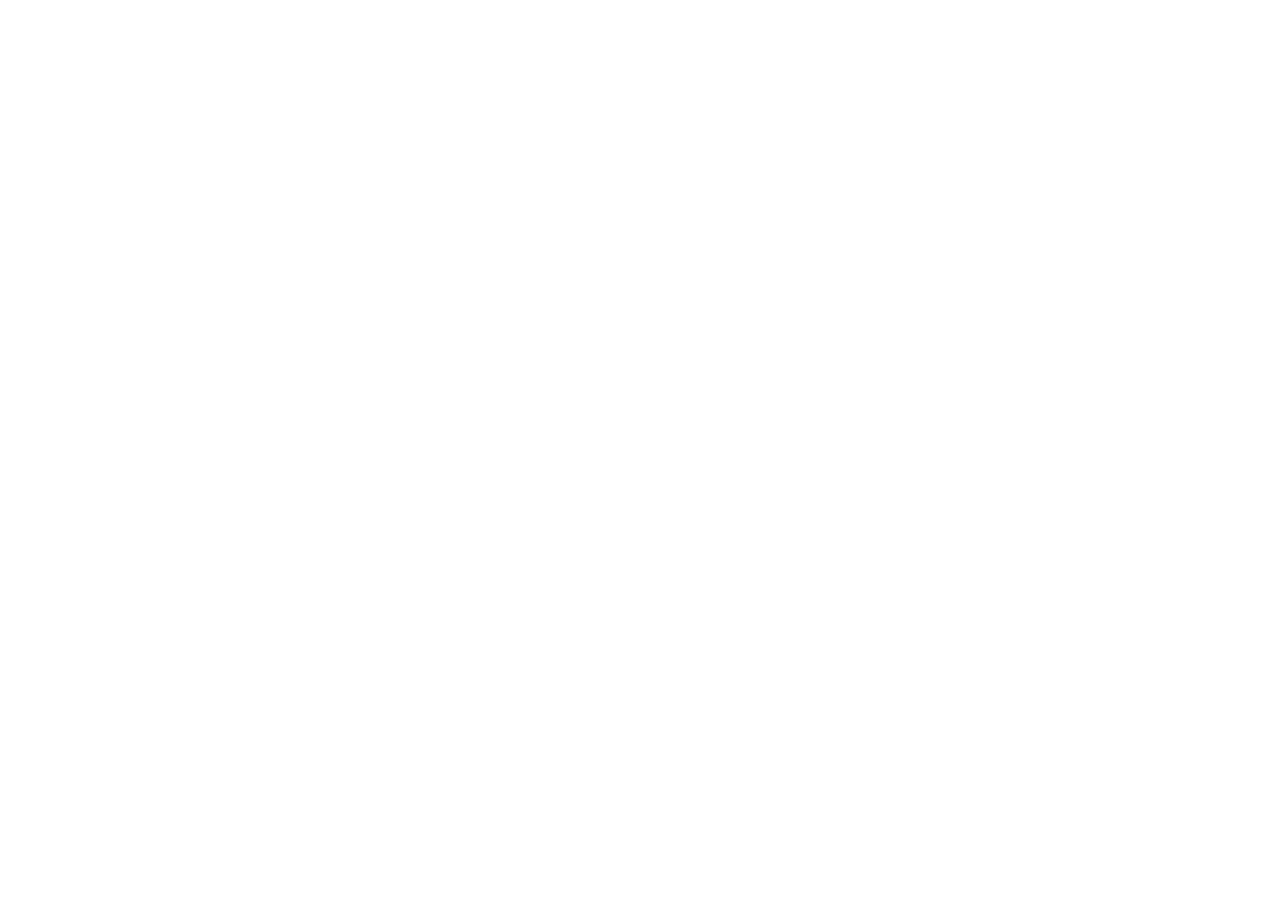
==== samsonite.html @ 29df1400 "초기설정" ====
<!DOCTYPE html>
<html lang="ko">
<head>
    <meta charset="UTF-8">
    <meta http-equiv="X-UA-Compatible" content="IE=edge">
    <meta name="viewport" content="width=device-width, initial-scale=1.0">
    <link rel="stylesheet" type="text/css" href="./css/reset.css">
    <link rel="stylesheet" type="text/css" href="./css/samsonite.css">
    <title>Samsonite Korea</title>
</head>
<body>

</body>
</html>
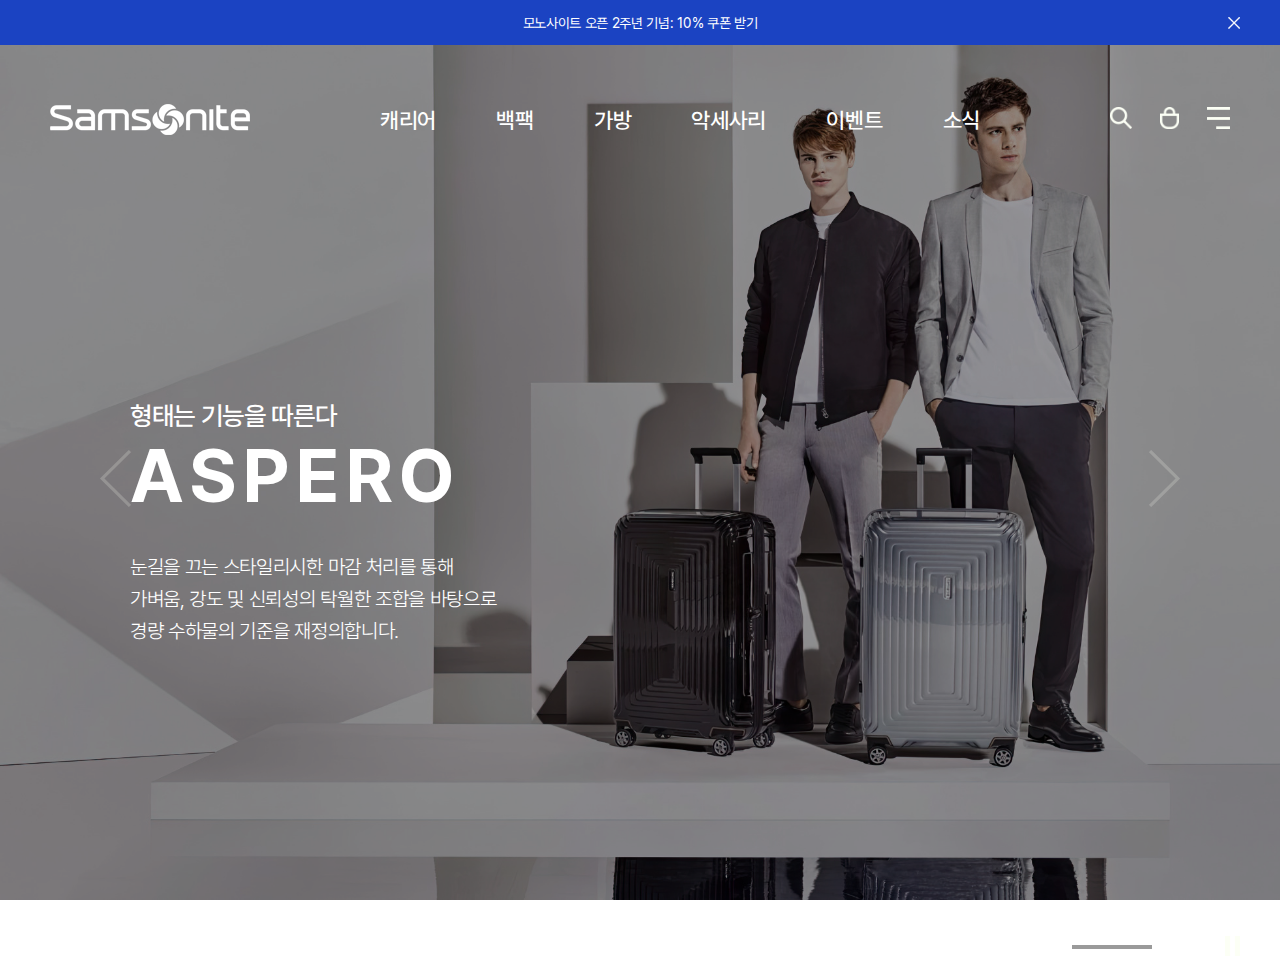
==== commit 40325055: "header 영역 작업" ====
--- a/samsonite.html
+++ b/samsonite.html
@@ -6,9 +6,126 @@
     <meta name="viewport" content="width=device-width, initial-scale=1.0">
     <link rel="stylesheet" type="text/css" href="./css/reset.css">
     <link rel="stylesheet" type="text/css" href="./css/samsonite.css">
+    <link rel="icon" type="image/x-icon" href="./images/favicon.png">
     <title>Samsonite Korea</title>
 </head>
 <body>
+    <div class="wrapper">
+        <header>
+            <div class="main-slider">
+                <div class="banner-menu-wrapper">
+                    <div class="top-banner">
+                        <div class="container">
+                            <a href="#" class="title">모노사이트 오픈 2주년 기념: 10% 쿠폰 받기</a>
+                            <button type="button" class="banner-close"><img src="./images/banner-close-icon.png" alt="배너 닫기"></button>
+                        </div>
+                    </div>
+                    <div class="logo-menu">
+                        <div class="container">
+                            <div class="logo-menu-flex">
+                                <div class="logo">
+                                    <h1><a href="./samsonite.html"><img src="./images/samsonite-logo.png" alt="쌤소나이트 로고"></a></h1>
+                                </div>
+                                <div class="menu">
+                                    <nav class="gnb">
+                                        <ul>
+                                            <li><a href="#">캐리어</a></li>
+                                            <li><a href="#">백팩</a></li>
+                                            <li><a href="#">가방</a></li>
+                                            <li><a href="#">악세사리</a></li>
+                                            <li><a href="#">이벤트</a></li>
+                                            <li><a href="#">소식</a></li>
+                                        </ul>
+                                    </nav>
+                                </div>
+                                <div class="icon">
+                                    <button type="button"><img src="./images/search-icon.png" alt="검색"></button>
+                                    <button type="button"><a href="#"><img src="./images/cart-icon.png" alt="장바구니"></a></button>
+                                    <button type="button"><img src="./images/list-icon.png" alt="전체메뉴"></button>
+                                </div>
+                            </div>
+                        </div>
+                    </div>
+                </div>
+                <div class="slide-con-wrapper">
+                    <div class="container">
+                        <div class="slide-des">
+                            <span>형태는 기능을 따른다</span>
+                            <h2>ASPERO</h2>
+                            <p>
+                                눈길을 끄는 스타일리시한 마감 처리를 통해<br>
+                                가벼움, 강도 및 신뢰성의 탁월한 조합을 바탕으로<br>
+                                경량 수하물의 기준을 재정의합니다.
+                            </p>
+                        </div>
+                        <div class="slide-paging">
+                            <div class="num">
+                                <span class="now-page">01</span>
+                                <div class="progress-bar">
+                                    <div class="step"></div>
+                                </div>
+                                <span class="total-page">05</span>
+                            </div>
+                            <div class="stop">
+                                <button type="button"><img src="./images/img-slide-pause-icon.png" alt="일시정지"></button>
+                            </div>
+                        </div>
+                    </div>
+                </div>
+                <div class="slide-btn-wrapper">
+                    <div class="slide-btn prev">
+                        <button type="button"><img src="./images/img-slide-prev-arrow.png"></button>
+                    </div>
+                    <div class="slide-btn next">
+                        <button type="button"><img src="./images/img-slide-next-arrow.png"></button>
+                    </div>
+                </div>
+            </div>
+        </header>
+        <main>
+            <!-- BEST, NEW, HISTORY -->
+            <section class="item-display">
 
+            </section>
+
+            <!-- COLLECTION -->
+            <section class="collection">
+
+            </section>
+
+            <!-- ITEM PICK -->
+            <section class="item-pick">
+
+            </section>
+
+            <!-- BANNER -->
+            <article class="banner">
+
+            </article>
+
+            <!-- EVENT -->
+            <section class="event">
+
+            </section>
+
+            <!-- NEWS -->
+            <section class="news">
+
+            </section>
+
+            <!-- OVERVIEW -->
+            <section class="overview">
+
+            </section>
+
+            <!-- SNS -->
+            <section class="sns">
+
+            </section>
+        </main>
+        <footer>
+
+        </footer>
+    </div> <!-- wrapper -->
 </body>
 </html>--- a/css/samsonite.css
+++ b/css/samsonite.css
@@ -0,0 +1,190 @@
+@charset "utf-8";
+
+/* 공통 */
+.wrapper { width: 100%; }
+
+.container {
+    position: relative;
+    width: 1200px;
+    margin: 0 auto;
+    padding: 0 10px;
+    /* background-color: pink; */
+}
+
+
+/* 메인 이미지 슬라이드 */
+.main-slider {
+    position: absolute;
+    width: 100%;
+    height: 100vh;
+    background: url('../images/main-slide-1.png') no-repeat;
+    background-size: cover;
+}
+
+.main-slider::before {
+    content: '';
+    position: absolute;
+    left: 0;
+    top: 0;
+    width: 100%;
+    height: 100%;
+    background-color: rgba(0, 0, 0, 0.4);
+}
+
+
+/* 헤더 배너, 메뉴 */
+.banner-menu-wrapper {
+    position: relative;
+    height: 165px;
+}
+
+
+/* 헤더 배너 */
+.top-banner {
+    position: absolute;
+    top: 0;
+    width: 100%;
+    height: 45px;
+    line-height: 45px;
+    text-align: center;
+    background-color: #1b43c2;
+}
+
+.top-banner .title {
+    font-size: 14px;
+    color: #ffffff;
+}
+
+.top-banner .banner-close {
+    position: absolute;
+    top: 17px;
+    right: 0;
+    border: 0;
+    background-color: transparent;
+}
+
+
+/* 헤더 메뉴 */
+.logo-menu {
+    position: absolute;
+    bottom: 0;
+    width: 100%;
+}
+.logo-menu-flex {
+    display: flex;
+    justify-content: space-between;
+    align-items: center;
+    padding-bottom: 30px;
+}
+
+.logo-menu-flex .logo {
+    width: 200px;
+    height: 31px;
+}
+
+.logo-menu-flex .gnb ul {
+    display: flex;
+    justify-content: space-between;
+    width: 600px;
+}
+
+.logo-menu-flex .gnb a {
+    color: #ffffff;
+    font: 22px 'Pretendard-Medium';
+}
+
+.logo-menu-flex .icon {
+    display: flex;
+    justify-content: space-between;
+    width: 120px;
+}
+
+.logo-menu-flex .icon img {
+    height: 22px;
+}
+
+
+/* 메인 이미지슬라이드 내용 영역 */
+.slide-con-wrapper {
+    position: relative;
+}
+
+
+/* 메인 이미지슬라이드 내용 */
+.slide-des {
+    padding: 235px 600px 289px 80px;
+}
+
+.slide-des span,
+.slide-des h2,
+.slide-des p {
+    color: #ffffff;
+}
+
+.slide-des span {
+    font: 26px 'Pretendard-Medium';
+}
+
+.slide-des h2 {
+    margin-bottom: -25px;
+    font: 75px 'Pretendard-Bold';
+    letter-spacing: 0.08em;
+}
+
+.slide-des p {
+    margin-top: 56px;
+    /* font-size: 20px; */
+    font: 20px 'Pretendard-Light';
+    line-height: 32px;
+}
+
+
+/* 메인 이미지슬라이드 페이징 */
+.slide-paging {
+    display: flex;
+    justify-content: space-between;
+    align-items: center;
+    position: absolute;
+    right: 0;
+    width: 220px;
+    height: 20px;
+}
+
+.slide-paging .num {
+    width: 173px;
+}
+
+.slide-paging .num span {
+    color: #ffffff;
+    font-size: 24px;
+}
+
+.slide-paging .progress-bar {
+    position: relative;
+    display: inline-block;
+    width: 100px;
+    height: 4px;
+    margin: 6px 5px;
+    background-color: #9a9a9a;
+}
+
+.slide-paging .progress-bar .step {
+    position: absolute;
+    width: 20px;
+    height: 4px;
+    background-color: #ffffff;
+}
+
+.slide-paging .stop {
+    height: 20px;
+}
+
+
+/* 메인 이미지슬라이드 이동 버튼 */
+.slide-btn {
+    position: absolute;
+    top: 50%;
+}
+.slide-btn button { opacity: 0.2; }
+.slide-btn.prev { left: 100px; }
+.slide-btn.next { right: 100px; }